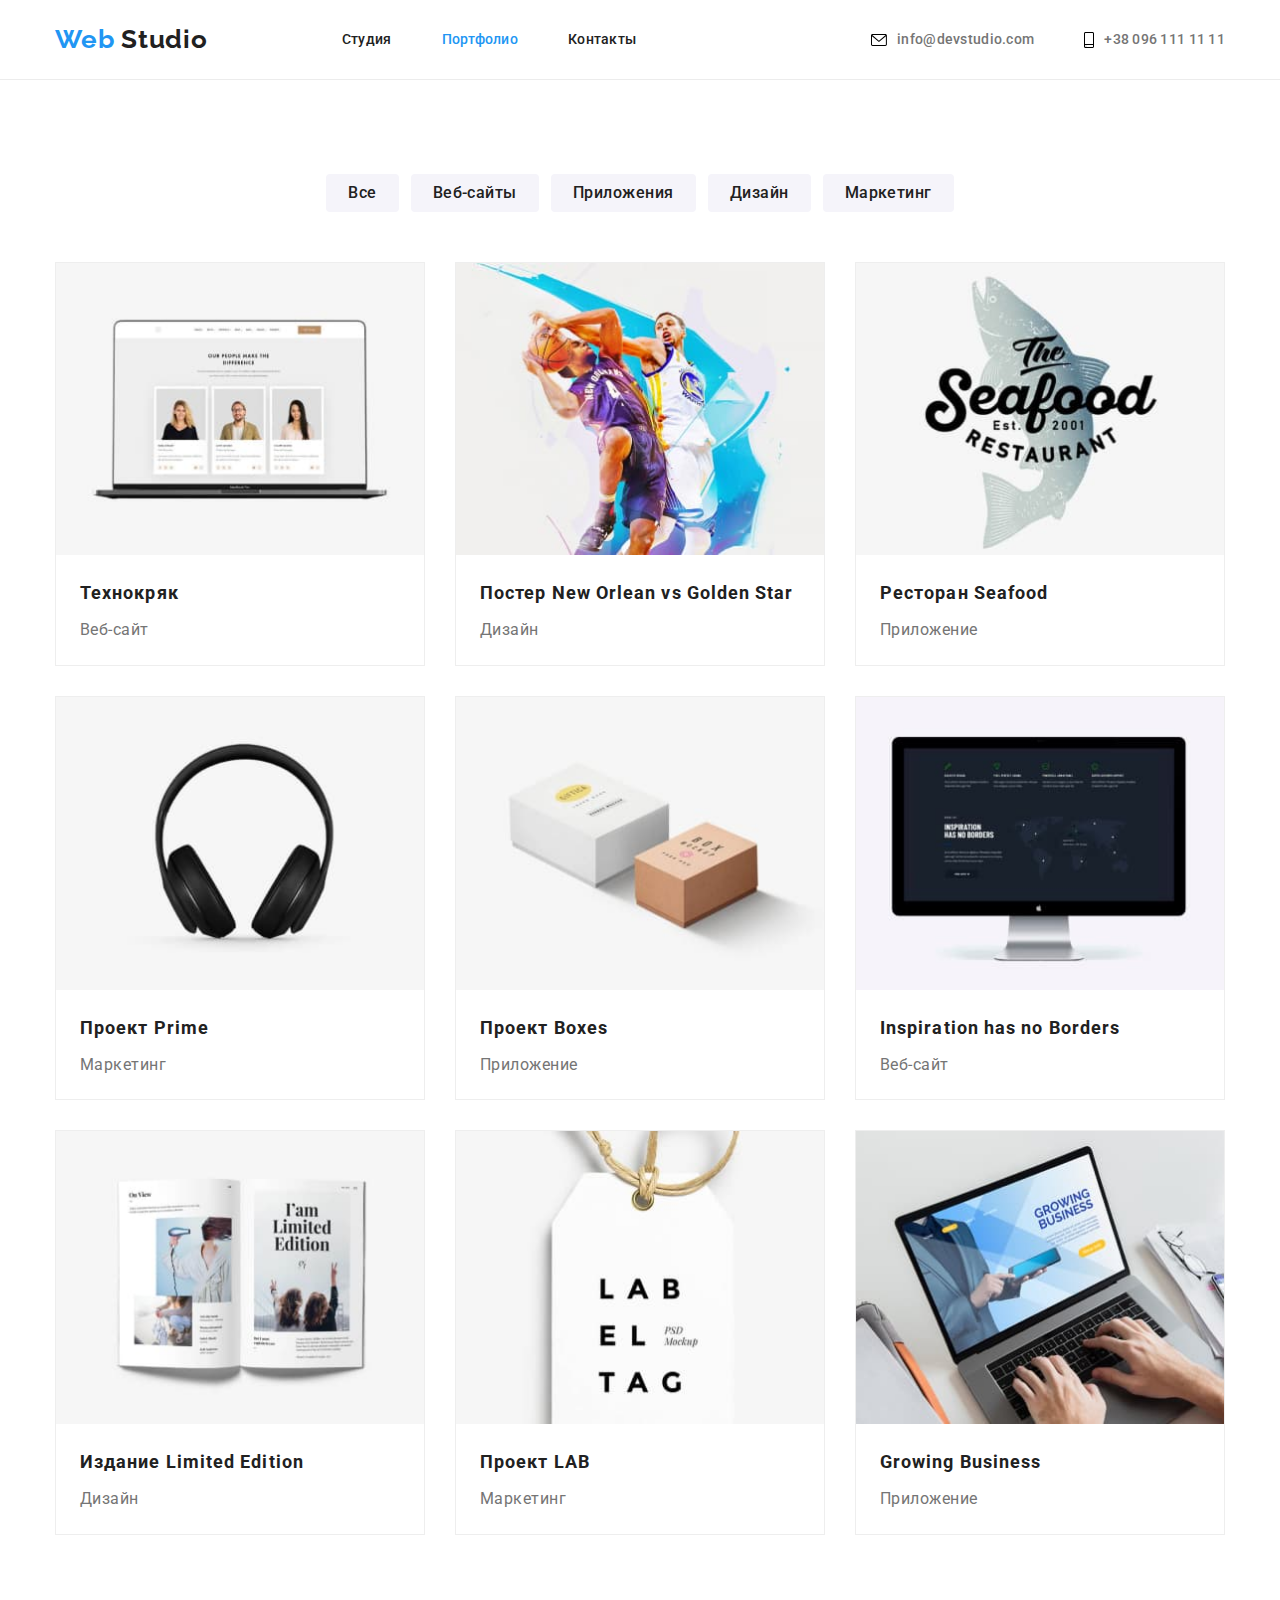
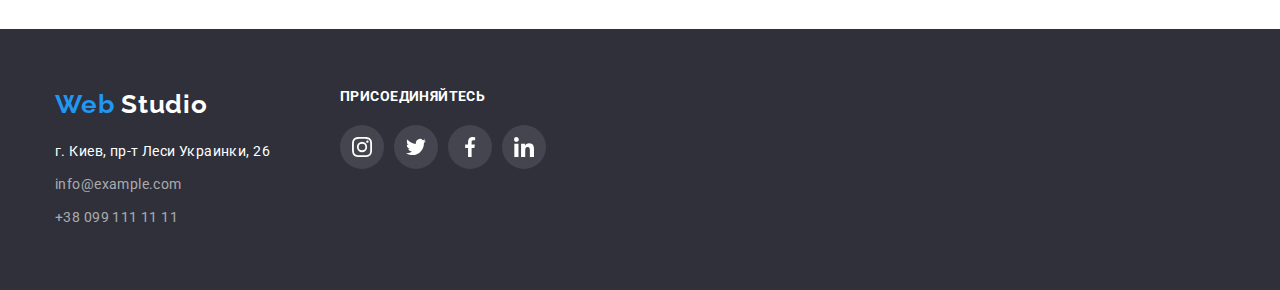
==== portfolio.html @ e9cac996 "добавляет оформление всех декоративных эффектов" ====
<!DOCTYPE html>
<html lang="ru">
  <head>
    <meta charset="UTF-8" />
    <meta name="viewport" content="width=device-width, initial-scale=1.0" />

    <title>Портфолио</title>
    <link
      href="https://fonts.googleapis.com/css2?family=Raleway:wght@700&family=Roboto:wght@400;500;700;900&display=swap"
      rel="stylesheet"
    />
    <link
      rel="stylesheet"
      href="https://cdnjs.cloudflare.com/ajax/libs/modern-normalize/1.0.0/modern-normalize.min.css"
    />
    <link rel="stylesheet" href="./css/style.css" />
  </head>
  <body>
    <!--Header-->

    <header class="line">
      <div class="header">
        <nav class="nav">
          <a class="logo" href="./index.html">
            <span class="logoweb">Web</span> Studio
          </a>

          <ul class="menu">
            <li class="item">
              <a class="menu-list" href="./index.html">Студия</a>
            </li>
            <li class="item">
              <a class="menu-list current" href="./portfolio.html">Портфолио</a>
            </li>
            <li class="item"><a class="menu-list" href="#">Контакты</a></li>
          </ul>
        </nav>
        <ul class="menu-contact">
          <li class="item mail">
            <svg class="icon-mail" width="16" height="12">
              <use href="./img/symbol-defs.svg#icon-mail"></use>
            </svg>
            <a class="link" href="mailto:info@devstudio.com"
              >info@devstudio.com</a
            >
          </li>
          <li class="item tel">
            <svg class="icon-phone" width="10" height="16">
              <use href="./img/symbol-defs.svg#icon-smartphone"></use>
            </svg>
            <a class="link" href="tel:+380961111111">+38 096 111 11 11</a>
          </li>
        </ul>
      </div>
    </header>

    <!--Portfolio-->

    <main>
      <section class="section">
        <div class="container-button">
          <div class="filter">
            <button class="button-filter" type="button">Все</button>
            <button class="button-filter" type="button">Веб-сайты</button>
            <button class="button-filter" type="button">Приложения</button>
            <button class="button-filter" type="button">Дизайн</button>
            <button class="button-filter" type="button">Маркетинг</button>
          </div>
        </div>

        <div class="container-pl">
          <ul class="portfolio-list">
            <li class="card">
              <img
                src="./imgportfolio/img.jpg"
                width="370"
                height="294"
                alt="Product 1"
              />
              <div class="name-product">
                <h3 class="name-card">Технокряк</h3>
                <p class="text-card">Веб-сайт</p>
              </div>
            </li>
            <li class="card">
              <img
                src="./imgportfolio/img(1).jpg"
                width="370"
                height="294"
                alt="Product 2"
              />
              <div class="name-product">
                <h3 class="name-card">Постер New Orlean vs Golden Star</h3>
                <p class="text-card">Дизайн</p>
              </div>
            </li>
            <li class="card">
              <img
                src="./imgportfolio/img(2).jpg"
                width="370"
                height="294"
                alt="Product 3"
              />
              <div class="name-product">
                <h3 class="name-card">Ресторан Seafood</h3>
                <p class="text-card">Приложение</p>
              </div>
            </li>
            <li class="card">
              <img
                src="./imgportfolio/img(3).jpg"
                width="370"
                height="294"
                alt="Product 4"
              />
              <div class="name-product">
                <h3 class="name-card">Проект Prime</h3>
                <p class="text-card">Маркетинг</p>
              </div>
            </li>
            <li class="card">
              <img
                src="./imgportfolio/img(4).jpg"
                width="370"
                height="294"
                alt="Product 5"
              />
              <div class="name-product">
                <h3 class="name-card">Проект Boxes</h3>
                <p class="text-card">Приложение</p>
              </div>
            </li>
            <li class="card">
              <img
                src="./imgportfolio/img(5).jpg"
                width="370"
                height="294"
                alt="Product 6"
              />
              <div class="name-product">
                <h3 class="name-card">Inspiration has no Borders</h3>
                <p class="text-card">Веб-сайт</p>
              </div>
            </li>
            <li class="card">
              <img
                src="./imgportfolio/img(6).jpg"
                width="370"
                height="294"
                alt="Product 7"
              />
              <div class="name-product">
                <h3 class="name-card">Издание Limited Edition</h3>
                <p class="text-card">Дизайн</p>
              </div>
            </li>
            <li class="card">
              <img
                src="./imgportfolio/img(7).jpg"
                width="370"
                height="294"
                alt="Product 8"
              />
              <div class="name-product">
                <h3 class="name-card">Проект LAB</h3>
                <p class="text-card">Маркетинг</p>
              </div>
            </li>
            <li class="card">
              <img
                src="./imgportfolio/img(8).jpg"
                width="370"
                height="294"
                alt="Product 9"
              />
              <div class="name-product">
                <h3 class="name-card">Growing Business</h3>
                <p class="text-card">Приложение</p>
              </div>
            </li>
          </ul>
        </div>
      </section>
    </main>

    <!--Footer-->

    <footer class="footer">
      <div class="container container-mb cont">
        <div>
          <a class="logo-ft" href="./index.html">
            <span class="logoweb">Web</span>
            <span class="footer-studio">Studio</span>
          </a>
          <address class="all-address">
            <ul class="menu-contact-ft">
              <li class="contact-item">
                <a
                  class="link-ft address"
                  href="https://goo.gl/maps/CgKANZAVKQhzpgyb8"
                  >г. Киев, пр-т Леси Украинки, 26</a
                >
              </li>
              <li class="contact-item">
                <a class="link-ft" href="mailto:info@example.com"
                  >info@example.com</a
                >
              </li>
              <li>
                <a class="link-ft" href="tel:+380991111111"
                  >+38 099 111 11 11</a
                >
              </li>
            </ul>
          </address>
        </div>
        <div class="container-soc-link">
          <h3 class="title-soc-link">присоединяйтесь</h3>
          <ul class="social-link-list">
            <li class="social-link-item">
              <a
                class="icon-link"
                href="https://www.instagram.com/"
                target="_blank"
                rel="noopener noreferrer Nofollow"
              >
                <svg class="soc-icon icon-instagram" width="20" height="20">
                  <use href="./img/symbol-defs.svg#icon-instagram"></use>
                </svg>
              </a>
            </li>
            <li class="social-link-item">
              <a
                class="icon-link"
                href="https://www.twitter.com/"
                target="_blank"
                rel="noopener noreferrer Nofollow"
              >
                <svg class="soc-icon icon-twitter" width="20" height="20">
                  <use href="./img/symbol-defs.svg#icon-twitter"></use>
                </svg>
              </a>
            </li>
            <li class="social-link-item">
              <a
                class="icon-link"
                href="https://www.facebook.com/"
                target="_blank"
                rel="noopener noreferrer Nofollow"
              >
                <svg class="soc-icon icon-facebook" width="20" height="20">
                  <use href="./img/symbol-defs.svg#icon-facebook"></use>
                </svg>
              </a>
            </li>
            <li class="social-link-item">
              <a
                class="icon-link"
                href="https://www.linkedin.com/"
                target="_blank"
                rel="noopener noreferrer Nofollow"
              >
                <svg class="soc-icon icon-linkedin" width="20" height="20">
                  <use href="./img/symbol-defs.svg#icon-linkedin"></use>
                </svg>
              </a>
            </li>
          </ul>
        </div>
      </div>
    </footer>
  </body>
</html>
---- css/style.css ----
:root {
  --primary-text-color: #212121;
  --text-color: #757575;
  --accent-color: #2196f3;
  --primary-bgc: #e5e5e5;
  --section-bgc: #2f303a;
  --header-bgc: #ffffff;
  --footer-bgc: #2f303a;
  --hero-text: #ffffff;
  --button-bg-hover: #188ce8;
  --bg-team: #f5f4fa;
  --border: #eeeeee;
  --icon-color: #afb1b8;
}

body {
  margin-top: 0;
  font-family: Roboto, sans-serif;
}

a {
  color: var(--primary-text-color);
  text-decoration: none;
}

a:hover {
  color: var(--accent-color);
}

ul {
  list-style: none;
}

img {
  display: block;
  max-width: 100%;
  height: auto;
}

.header {
  display: flex;
  align-items: center;
  margin-left: auto;
  margin-right: auto;
  width: 1200px;
  padding-left: 15px;
  padding-right: 15px;
}

.container {
  margin-left: auto;
  margin-right: auto;
  width: 1200px;
  padding-left: 15px;
  padding-right: 15px;
}

.section {
  padding-top: 94px;
  padding-bottom: 94px;
}

.section-doin {
  padding-top: 0;
}

.line {
  border-bottom: 1px solid #ececec;
}

/* nav */

.nav {
  display: flex;
  align-items: center;
}

.menu-list {
  margin: 0;
  padding: 0;
  font-weight: 500;
  font-size: 14px;
  line-height: 1.14;
  letter-spacing: 0.02em;
}

.logo {
  display: inline-block;

  padding-top: 24px;
  padding-right: 94px;
  padding-bottom: 24px;
  font-family: Raleway, sans-serif;
  font-weight: 700;
  font-size: 26px;
  line-height: 1.2;

  letter-spacing: 0.03em;
}

.menu .menu-list.current {
  color: var(--accent-color);
}

.logoweb {
  color: var(--accent-color);
}

.menu {
  margin: 0;
  display: flex;
  font-size: 14px;
  line-height: 1.14;
  font-weight: 500;

  letter-spacing: 0.02em;
}

.menu-contact {
  display: flex;
  align-items: center;
  margin-left: auto;
  margin-bottom: 0;
  margin-block-start: 0em;
  padding: 0;
}

.menu .item + .item {
  padding-left: 50px;
}

.menu-contact .item + .item {
  margin-left: 50px;
}

.item.mail,
.item.tel {
  display: flex;
  align-items: center;
  justify-content: center;
}

.link {
  display: flex;
  align-items: center;
  color: var(--text-color);
  font-weight: 500;
  font-size: 14px;
  line-height: 1.14;
  font-style: normal;
  letter-spacing: 0.02em;
}

/* icon */

.icon-link {
  width: 44px;
  height: 44px;
  display: flex;
  align-items: center;
  justify-content: center;
}

.icon-antenna {
  background-size: contain;
  background-position: center;
  background-color: var(--bg-team);
}

.icon-mail {
  width: 16px;
  height: 12px;
  margin-right: 10px;
}

.icon-phone {
  width: 10px;
  height: 16px;
  margin-right: 10px;
}

.icon-instagram {
  width: 20px;
  height: 20px;
}

.icon-twitter {
  width: 20px;
  height: 20px;
}

.icon-facebook {
  width: 20px;
  height: 20px;
}

.icon-linkedin {
  width: 20px;
  height: 20px;
}

.item.tel:hover,
.item.mail:hover {
  fill: var(--accent-color);
}

/* hero */

.section-bg-hero {
  max-width: 1600px;
  height: 600px;
  margin-right: 0;
  margin-left: 0;
  background-color: var(--section-bgc);
  text-align: center;
  padding-top: 200px;
  padding-bottom: 200px;
  background-image: linear-gradient(
      to right,
      rgba(47, 48, 58, 0.4),
      rgba(47, 48, 58, 0.4)
    ),
    url("../img/imghero.jpg");
}

.button {
  font-family: Roboto, sans-serif;
  color: var(--hero-text);
  background: var(--accent-color);

  font-weight: 700;
  font-size: 16px;
  line-height: 1.87;

  text-align: center;
  letter-spacing: 0.06em;

  width: 200px;
  height: 50px;

  box-shadow: 0px 4px 4px rgba(0, 0, 0, 0.15);
  border-radius: 4px;
}
.button:hover,
.butoon:focus {
  color: var(--button-bg-hover);
  background: var(--hero-text);
}

.section-title {
  margin-block-start: 0;
  margin-block-end: 0;
  padding-bottom: 30px;
  color: var(--hero-text);
  font-weight: 900;
  font-size: 44px;
  line-height: 1.36;
  text-transform: uppercase;
  text-align: center;
}

/* features */

.feature-list .list-box + .list-box {
  padding-left: 30px;
}

.feature-list {
  margin-block-start: 0;
  margin-block-end: 0;
  padding-top: 94px;
  padding-bottom: 94px;
  padding: 0;
  display: flex;
  justify-content: space-between;
  align-items: center;
}

.feature-title {
  padding-bottom: 10px;
  margin-top: 0;
  margin-block-end: 0;
  color: var(--primary-text-color);
  font-weight: 700;
  font-size: 14px;
  line-height: 1.14;
  letter-spacing: 0.03em;
  text-transform: uppercase;
}

.feature-text {
  margin-bottom: 0;
  margin-top: 0;
  color: var(--text-color);
  font-size: 14px;
  line-height: 1.7;
  letter-spacing: 0.03em;
}

.list-box::before {
  display: block;
  content: "";
  height: 120px;
  background-size: contain;
  background-repeat: no-repeat;
  background-position: center;
  background-color: var(--bg-team);
  margin-bottom: 30px;
}

.antenna::before {
  background-image: url("../img/feature/antenna.svg");
  border-radius: 4px;
  background-size: 70px;
}

.clock::before {
  background-image: url("../img/feature/clock.svg");
  border-radius: 4px;
  background-size: 70px;
}

.diagram::before {
  background-image: url("../img/feature/diagram.svg");
  border-radius: 4px;
  background-size: 70px;
}

.astronaut::before {
  background-image: url("../img/feature/astronaut.svg");
  border-radius: 4px;
  background-size: 70px;
}

/* section-doin */

.doin-title {
  margin-bottom: 0;
  margin-top: 0;
  padding-bottom: 50px;
  color: var(--primary-text-color);
  font-weight: 700;
  font-size: 36px;
  line-height: 1.17;
  text-align: center;
  letter-spacing: 0.03em;
}

.list-foto {
  margin-block-end: 0;
  margin-top: 0;
  padding-inline-start: 0;

  display: flex;
  justify-content: space-between;
  align-items: center;
}

.thumb {
  position: relative;
}

.overlay {
  position: absolute;
  left: 0;
  bottom: 0;

  background-color: rgba(47, 48, 58, 0.8);
  width: 100%;
  height: 70px;
}

.overlay-text {
  margin-top: 27px;
  margin-bottom: 0;
  font-weight: 700;
  font-size: 14px;
  line-height: 1.14;
  text-align: center;
  letter-spacing: 0.03em;
  text-transform: uppercase;

  color: var(--hero-text);
}

/* Team */

.list-foto .item-foto + .item-foto {
  margin-left: 30px;
}

.item-foto {
  background: var(--header-bgc);

  box-shadow: 0px 1px 3px rgba(0, 0, 0, 0.12), 0px 1px 1px rgba(0, 0, 0, 0.14),
    0px 2px 1px rgba(0, 0, 0, 0.2);
  border-radius: 0px 0px 4px 4px;
}

.team-bg {
  background: var(--bg-team);
}

.title-team {
  margin-top: 0;
  margin-bottom: 0;

  padding-bottom: 50px;
  color: var(--primary-text-color);
  font-weight: 700;
  font-size: 36px;
  line-height: 1.16;
  text-align: center;
  letter-spacing: 0.03em;
}

.team-name {
  margin-bottom: 0;
  margin-block-start: 0;
  padding-top: 30px;
  color: var(--primary-text-color);
  font-weight: 500;
  font-size: 16px;
  line-height: 1.18;
  letter-spacing: 0.03em;
}

.profession {
  margin-bottom: 0;
  margin-block-start: 0;
  padding-top: 10px;
  padding-bottom: 30px;
  color: var(--text-color);
  font-size: 16px;
  line-height: 1.18;
  letter-spacing: 0.03em;
}

.text-team {
  text-align: center;
}

.team-soc-link {
  display: flex;
  align-items: center;
  padding-bottom: 30px;
  padding-inline-start: 0;
  margin-left: 30px;
}

.team-soc-link .social-link + .social-link {
  margin-left: 10px;
}

.social-link {
  width: 44px;
  height: 44px;
}

.social-link:hover {
  background-color: var(--accent-color);
  border-radius: 50%;
}

.social-link:hover .icon-team {
  fill: var(--hero-text);
}

.icon-team {
  fill: var(--icon-color);
}

/* customers */

.customers-title {
  margin-top: 0;
  margin-bottom: 0;

  padding-bottom: 50px;
  color: var(--primary-text-color);
  font-weight: 700;
  font-size: 36px;
  line-height: 1.16;
  text-align: center;
  letter-spacing: 0.03em;
}

.customers-list {
  margin-block-start: 0;
  margin-block-end: 0;
  padding-inline-start: 0;
  justify-content: space-between;
  display: inline-flex;
}

.customers-item {
  display: flex;
  width: 170px;
  height: 90px;
  align-items: center;
  justify-content: center;
  border: 1px solid #afb1b8;
  border-radius: 4px;
}

.customers-icon {
  fill: var(--icon-color);
}

.customers-link {
  display: flex;

  align-items: center;
  justify-content: center;
}

.customers-list .customers-item + .customers-item {
  margin-left: 30px;
}

.customers-item:hover {
  border-color: var(--accent-color);
  transition: cubic-bezier(0.4, 0, 0.2, 1);
  transition-duration: 250ms;
}

.customers-item:hover .customers-icon {
  fill: var(--accent-color);
  transition: cubic-bezier(0.4, 0, 0.2, 1);
  transition-duration: 250ms;
}

/* footer */

.footer {
  background: var(--footer-bgc);
  padding-top: 60px;
  padding-bottom: 60px;
}

.cont {
  display: flex;
  align-items: flex-start;
}

.menu-contact-ft {
  margin-left: auto;
  margin-bottom: 0;
  margin-block-start: 0em;
  padding: 0;
}

.logo-ft {
  display: inline-block;
  padding-bottom: 20px;

  font-family: Raleway, sans-serif;
  font-weight: 700;
  font-size: 26px;
  line-height: 1.2;

  letter-spacing: 0.03em;
}

.contact-item {
  padding-bottom: 9px;
}

.link-ft {
  display: inline-block;
  color: var(--text-color);
  font-style: normal;
  font-weight: 400;
  font-size: 14px;
  line-height: 1.71;

  letter-spacing: 0.03em;

  color: rgba(255, 255, 255, 0.6);
}

.address {
  color: var(--hero-text);
  font-weight: 400;
  font-size: 14px;
  line-height: 1.71;
}

.footer-studio {
  color: var(--hero-text);
}

.social-link-list {
  display: inline-flex;
  margin-block-start: 0;
  margin-block-end: 0;
  padding-inline-start: 0;
  border-radius: 50%;
}

.social-link-list .social-link-item + .social-link-item {
  margin-left: 10px;
}

.social-link-item {
  border-radius: 50%;
  background: rgba(255, 255, 255, 0.1);
}

.social-link-item:hover {
  background-color: var(--accent-color);
  border-radius: 50%;
}

.soc-icon {
  fill: var(--hero-text);
}

.container-soc-link {
  flex-flow: column;
  margin-left: 70px;
}

.title-soc-link {
  margin-block-start: 0;
  margin-block-end: 0;
  margin-bottom: 20px;
  font-weight: 700px;
  font-size: 14px;
  line-height: 1.14;
  letter-spacing: 0.03em;
  text-transform: uppercase;

  color: var(--hero-text);
}

/* Portfolio */

.container-button {
  margin-left: auto;
  margin-right: auto;
  width: 1200px;
  padding-left: 15px;
  padding-right: 15px;
}

.button-filter {
  padding-top: 6px;
  padding-bottom: 6px;
  padding-left: 22px;
  padding-right: 22px;
  color: var(--primary-text-color);
  background: var(--bg-team);
  font-weight: 500;
  font-size: 16px;
  line-height: 1.6;
  border-radius: 4px;
  border: none;
  text-align: center;
  letter-spacing: 0.03em;
}

.button-filter:hover {
  color: var(--hero-text);
  background: var(--accent-color);
  box-shadow: 0px 3px 1px rgba(0, 0, 0, 0.1), 0px 1px 2px rgba(0, 0, 0, 0.08),
    0px 2px 2px rgba(0, 0, 0, 0.12);
}

.filter .button-filter + .button-filter {
  margin-left: 8px;
}

.container-pl {
  margin-left: auto;
  margin-right: auto;
  width: 1200px;
  padding-left: 15px;
  padding-right: 15px;
}

.name-card {
  margin-block-start: 0;
  margin-block-end: 0;
  padding-top: 20px;
  padding-bottom: 4px;
  color: var(--primary-text-color);
  font-weight: 700;
  font-size: 18px;
  line-height: 2;
  letter-spacing: 0.06em;
}

.text-card {
  margin-block-end: 0;
  margin-top: 0;
  padding-bottom: 20px;
  color: var(--text-color);
  font-size: 16px;
  line-height: 1.87;
  letter-spacing: 0.03em;
}

.name-portfolio {
  margin-top: 0;
  margin-bottom: 0;
}

.filter {
  text-align: center;
  margin-bottom: 50px;
}

.portfolio-list {
  padding: 0;
  margin: 0;
  display: flex;
  flex-wrap: wrap;
}

.card {
  width: 370px;
  margin-bottom: 30px;
  margin-right: 30px;

  background: var(--hero-text);
  border: 1px solid var(--border);
  box-sizing: border-box;
}

.card:hover {
  box-shadow: 0px 1px 1px rgba(0, 0, 0, 0.12), 0px 4px 4px rgba(0, 0, 0, 0.06),
    1px 4px 6px rgba(0, 0, 0, 0.16);
}

.card:nth-child(3n) {
  margin-right: 0;
}

.card:nth-last-child(-n + 3) {
  margin-bottom: 0;
}

.name-product {
  padding-left: 24px;
}
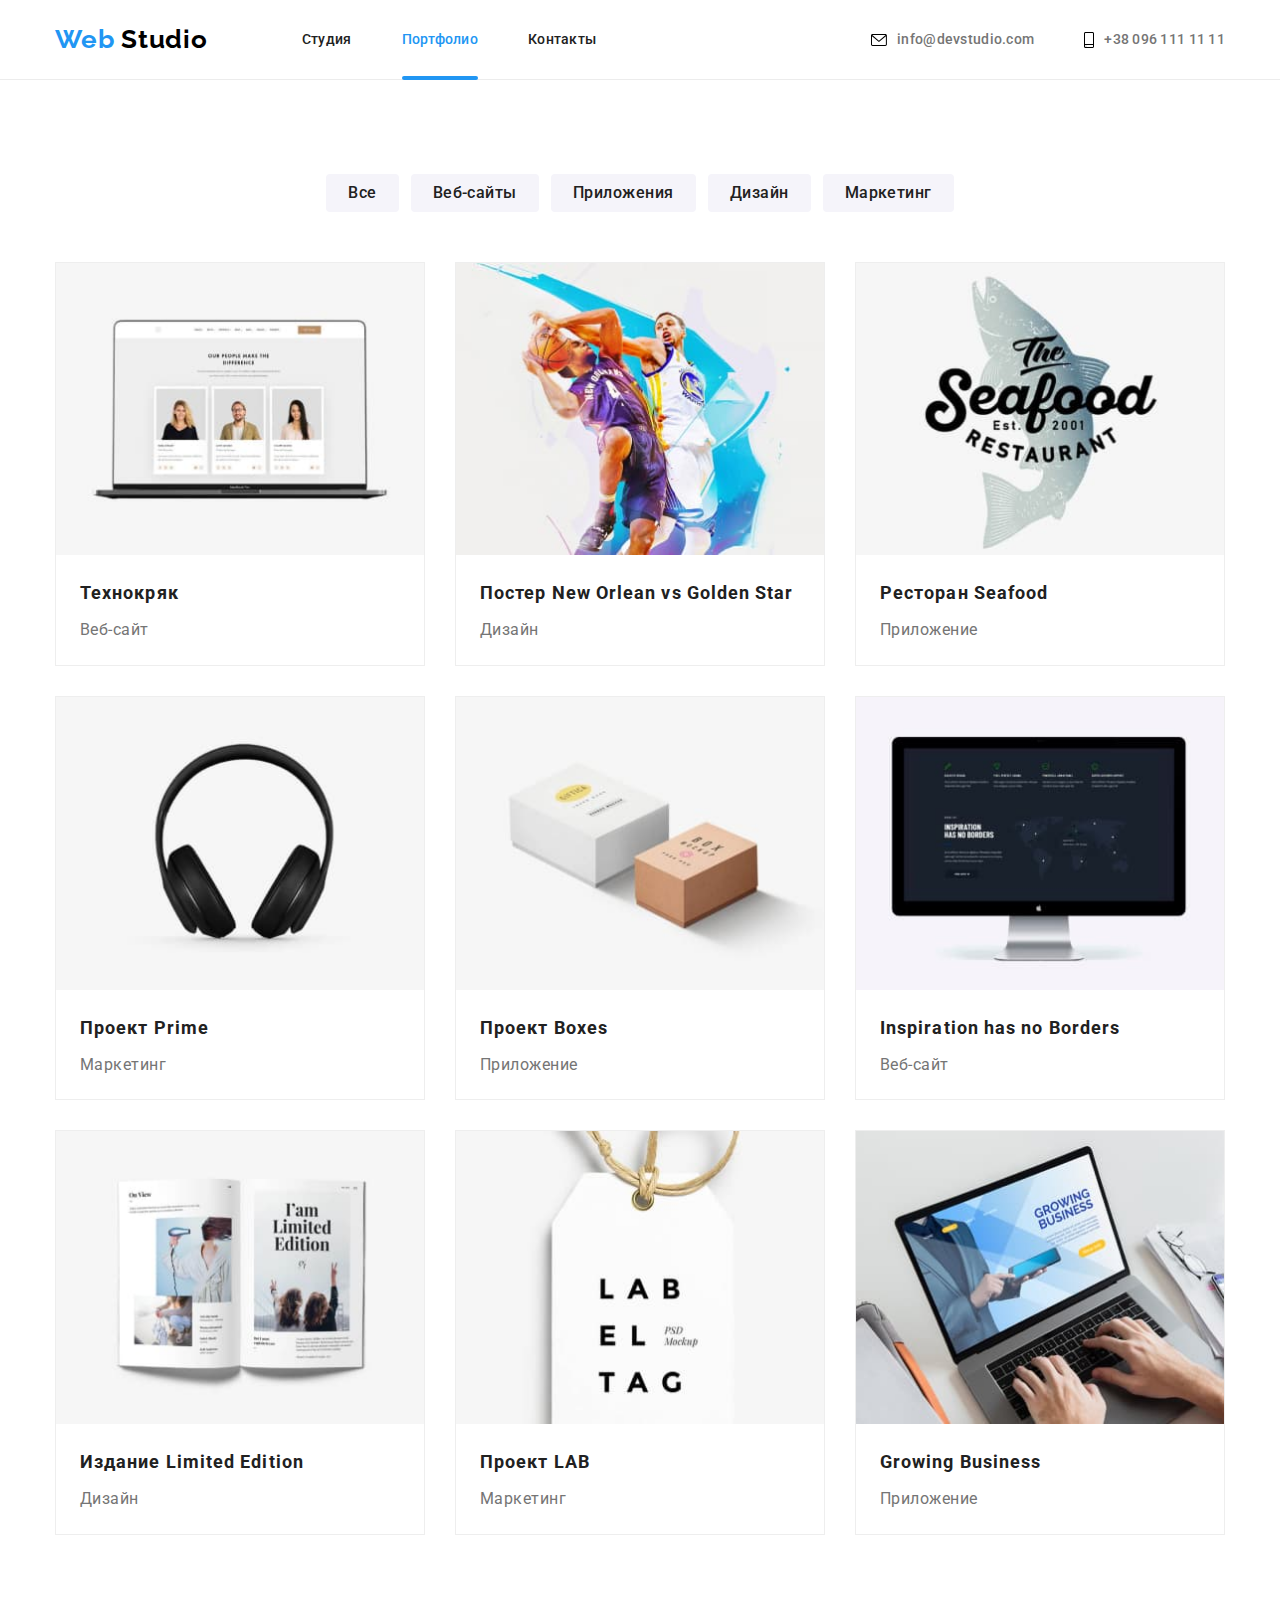
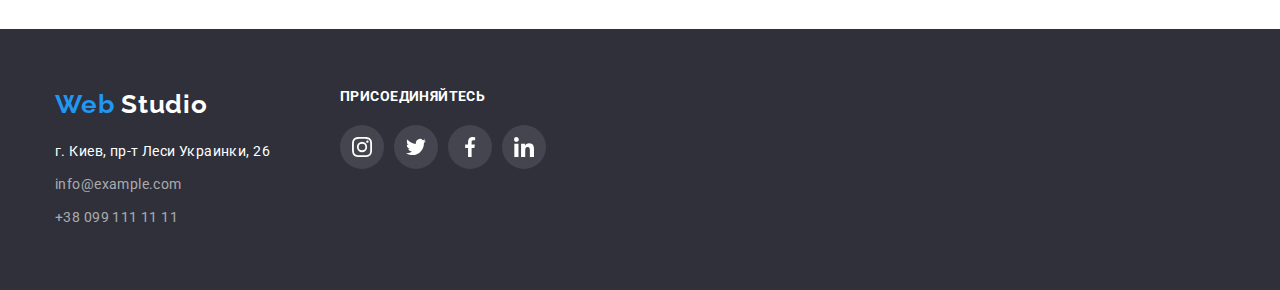
==== commit 17704c71: "добавляет оформление всех декоративных эффектов" ====
--- a/portfolio.html
+++ b/portfolio.html
@@ -22,7 +22,8 @@
       <div class="header">
         <nav class="nav">
           <a class="logo" href="./index.html">
-            <span class="logoweb">Web</span> Studio
+            <span class="logoweb">Web</span>
+            <span class="header-studio">Studio</span>
           </a>
 
           <ul class="menu">
@@ -37,18 +38,20 @@
         </nav>
         <ul class="menu-contact">
           <li class="item mail">
-            <svg class="icon-mail" width="16" height="12">
-              <use href="./img/symbol-defs.svg#icon-mail"></use>
-            </svg>
             <a class="link" href="mailto:info@devstudio.com"
-              >info@devstudio.com</a
+              ><svg class="icon-mail" width="16" height="12">
+                <use href="./img/symbol-defs.svg#icon-mail"></use>
+              </svg>
+              info@devstudio.com</a
             >
           </li>
           <li class="item tel">
-            <svg class="icon-phone" width="10" height="16">
-              <use href="./img/symbol-defs.svg#icon-smartphone"></use>
-            </svg>
-            <a class="link" href="tel:+380961111111">+38 096 111 11 11</a>
+            <a class="link" href="tel:+380961111111"
+              ><svg class="icon-phone" width="10" height="16">
+                <use href="./img/symbol-defs.svg#icon-smartphone"></use>
+              </svg>
+              +38 096 111 11 11</a
+            >
           </li>
         </ul>
       </div>
@@ -71,108 +74,190 @@
         <div class="container-pl">
           <ul class="portfolio-list">
             <li class="card">
-              <img
-                src="./imgportfolio/img.jpg"
-                width="370"
-                height="294"
-                alt="Product 1"
-              />
+              <div class="card-container">
+                <div>
+                  <img
+                    src="./imgportfolio/img.jpg"
+                    width="370"
+                    height="294"
+                    alt="Product 1"
+                  />
+                </div>
+                <p class="overlay-text-pf">
+                  Технокряк это современная площадка распространения
+                  коронавируса. Компании используют эту платформу для цифрового
+                  шпионажа и атак на защищённые сервера конкурентов.
+                </p>
+              </div>
+
               <div class="name-product">
                 <h3 class="name-card">Технокряк</h3>
                 <p class="text-card">Веб-сайт</p>
               </div>
             </li>
             <li class="card">
-              <img
-                src="./imgportfolio/img(1).jpg"
-                width="370"
-                height="294"
-                alt="Product 2"
-              />
+              <div class="card-container">
+                <div>
+                  <img
+                    src="./imgportfolio/img(1).jpg"
+                    width="370"
+                    height="294"
+                    alt="Product 2"
+                  />
+                </div>
+                <p class="overlay-text-pf">
+                  Технокряк это современная площадка распространения
+                  коронавируса. Компании используют эту платформу для цифрового
+                  шпионажа и атак на защищённые сервера конкурентов.
+                </p>
+              </div>
               <div class="name-product">
                 <h3 class="name-card">Постер New Orlean vs Golden Star</h3>
                 <p class="text-card">Дизайн</p>
               </div>
             </li>
             <li class="card">
-              <img
-                src="./imgportfolio/img(2).jpg"
-                width="370"
-                height="294"
-                alt="Product 3"
-              />
+              <div class="card-container">
+                <div>
+                  <img
+                    src="./imgportfolio/img(2).jpg"
+                    width="370"
+                    height="294"
+                    alt="Product 3"
+                  />
+                </div>
+                <p class="overlay-text-pf">
+                  Технокряк это современная площадка распространения
+                  коронавируса. Компании используют эту платформу для цифрового
+                  шпионажа и атак на защищённые сервера конкурентов.
+                </p>
+              </div>
               <div class="name-product">
                 <h3 class="name-card">Ресторан Seafood</h3>
                 <p class="text-card">Приложение</p>
               </div>
             </li>
             <li class="card">
-              <img
-                src="./imgportfolio/img(3).jpg"
-                width="370"
-                height="294"
-                alt="Product 4"
-              />
+              <div class="card-container">
+                <div>
+                  <img
+                    src="./imgportfolio/img(3).jpg"
+                    width="370"
+                    height="294"
+                    alt="Product 4"
+                  />
+                </div>
+                <p class="overlay-text-pf">
+                  Технокряк это современная площадка распространения
+                  коронавируса. Компании используют эту платформу для цифрового
+                  шпионажа и атак на защищённые сервера конкурентов.
+                </p>
+              </div>
               <div class="name-product">
                 <h3 class="name-card">Проект Prime</h3>
                 <p class="text-card">Маркетинг</p>
               </div>
             </li>
             <li class="card">
-              <img
-                src="./imgportfolio/img(4).jpg"
-                width="370"
-                height="294"
-                alt="Product 5"
-              />
+              <div class="card-container">
+                <div>
+                  <img
+                    src="./imgportfolio/img(4).jpg"
+                    width="370"
+                    height="294"
+                    alt="Product 5"
+                  />
+                </div>
+                <p class="overlay-text-pf">
+                  Технокряк это современная площадка распространения
+                  коронавируса. Компании используют эту платформу для цифрового
+                  шпионажа и атак на защищённые сервера конкурентов.
+                </p>
+              </div>
               <div class="name-product">
                 <h3 class="name-card">Проект Boxes</h3>
                 <p class="text-card">Приложение</p>
               </div>
             </li>
             <li class="card">
-              <img
-                src="./imgportfolio/img(5).jpg"
-                width="370"
-                height="294"
-                alt="Product 6"
-              />
+              <div class="card-container">
+                <div>
+                  <img
+                    src="./imgportfolio/img(5).jpg"
+                    width="370"
+                    height="294"
+                    alt="Product 6"
+                  />
+                </div>
+                <p class="overlay-text-pf">
+                  Технокряк это современная площадка распространения
+                  коронавируса. Компании используют эту платформу для цифрового
+                  шпионажа и атак на защищённые сервера конкурентов.
+                </p>
+              </div>
               <div class="name-product">
                 <h3 class="name-card">Inspiration has no Borders</h3>
                 <p class="text-card">Веб-сайт</p>
               </div>
             </li>
             <li class="card">
-              <img
-                src="./imgportfolio/img(6).jpg"
-                width="370"
-                height="294"
-                alt="Product 7"
-              />
+              <div class="card-container">
+                <div>
+                  <img
+                    src="./imgportfolio/img(6).jpg"
+                    width="370"
+                    height="294"
+                    alt="Product 7"
+                  />
+                </div>
+                <p class="overlay-text-pf">
+                  Технокряк это современная площадка распространения
+                  коронавируса. Компании используют эту платформу для цифрового
+                  шпионажа и атак на защищённые сервера конкурентов.
+                </p>
+              </div>
               <div class="name-product">
                 <h3 class="name-card">Издание Limited Edition</h3>
                 <p class="text-card">Дизайн</p>
               </div>
             </li>
             <li class="card">
-              <img
-                src="./imgportfolio/img(7).jpg"
-                width="370"
-                height="294"
-                alt="Product 8"
-              />
+              <div class="card-container">
+                <div>
+                  <img
+                    src="./imgportfolio/img(7).jpg"
+                    width="370"
+                    height="294"
+                    alt="Product 8"
+                  />
+                </div>
+                <p class="overlay-text-pf">
+                  Технокряк это современная площадка распространения
+                  коронавируса. Компании используют эту платформу для цифрового
+                  шпионажа и атак на защищённые сервера конкурентов.
+                </p>
+              </div>
               <div class="name-product">
                 <h3 class="name-card">Проект LAB</h3>
                 <p class="text-card">Маркетинг</p>
               </div>
             </li>
             <li class="card">
-              <img
-                src="./imgportfolio/img(8).jpg"
-                width="370"
-                height="294"
-                alt="Product 9"
-              />
+              <div class="card-container">
+                <div>
+                  <img
+                    src="./imgportfolio/img(8).jpg"
+                    width="370"
+                    height="294"
+                    alt="Product 9"
+                  />
+                </div>
+                <p class="overlay-text-pf">
+                  Технокряк это современная площадка распространения
+                  коронавируса. Компании используют эту платформу для цифрового
+                  шпионажа и атак на защищённые сервера конкурентов.
+                </p>
+              </div>
               <div class="name-product">
                 <h3 class="name-card">Growing Business</h3>
                 <p class="text-card">Приложение</p>
--- a/css/style.css
+++ b/css/style.css
@@ -11,6 +11,19 @@
   --bg-team: #f5f4fa;
   --border: #eeeeee;
   --icon-color: #afb1b8;
+  --black: #000000;
+}
+
+html {
+  box-sizing: border-box;
+}
+
+*,
+*::before,
+*::after {
+  box-sizing: inherit;
+  margin: 0;
+  padding: 0;
 }
 
 body {
@@ -23,8 +36,11 @@
   text-decoration: none;
 }
 
-a:hover {
+a:hover,
+a:focus {
   color: var(--accent-color);
+  transition: cubic-bezier(0.4, 0, 0.2, 1);
+  transition-duration: 250ms;
 }
 
 ul {
@@ -76,6 +92,7 @@
 }
 
 .menu-list {
+  position: relative;
   margin: 0;
   padding: 0;
   font-weight: 500;
@@ -102,8 +119,23 @@
   color: var(--accent-color);
 }
 
+.menu-list.current::after {
+  display: block;
+  content: "";
+  margin-top: 28px;
+  width: 100%;
+  height: 4px;
+  background-color: var(--accent-color);
+  border-radius: 4px;
+  position: absolute;
+}
+
 .logoweb {
   color: var(--accent-color);
+}
+
+.header-studio {
+  color: var(--black);
 }
 
 .menu {
@@ -151,6 +183,13 @@
   letter-spacing: 0.02em;
 }
 
+.link:hover .icon-mail,
+.link:hover .icon-phone {
+  fill: var(--accent-color);
+  transition: cubic-bezier(0.4, 0, 0.2, 1);
+  transition-duration: 250ms;
+}
+
 /* icon */
 
 .icon-link {
@@ -197,11 +236,6 @@
 .icon-linkedin {
   width: 20px;
   height: 20px;
-}
-
-.item.tel:hover,
-.item.mail:hover {
-  fill: var(--accent-color);
 }
 
 /* hero */
@@ -245,6 +279,8 @@
 .butoon:focus {
   color: var(--button-bg-hover);
   background: var(--hero-text);
+  transition: cubic-bezier(0.4, 0, 0.2, 1);
+  transition-duration: 250ms;
 }
 
 .section-title {
@@ -259,6 +295,43 @@
   text-align: center;
 }
 
+.backdrop.is-hidden {
+  visibility: hidden;
+  opacity: 0;
+  pointer-events: none;
+}
+
+.backdrop {
+  position: fixed;
+  width: 528px;
+  height: 582px;
+  left: 536px;
+  top: 220px;
+  background: var(--hero-text);
+  box-shadow: 0px 1px 3px rgba(0, 0, 0, 0.12), 0px 1px 1px rgba(0, 0, 0, 0.14),
+    0px 2px 1px rgba(0, 0, 0, 0.2);
+  border-radius: 4px;
+}
+
+.btn-close {
+  width: 30px;
+  height: 30px;
+  position: absolute;
+  top: 8px;
+  right: 8px;
+  border-radius: 50%;
+  border: 1px solid rgba(0, 0, 0, 0.1);
+  background-color: var(--header-bgc);
+  box-sizing: border-box;
+}
+
+.btn-close:hover {
+  color: var(--button-bg-hover);
+  transition: cubic-bezier(0.4, 0, 0.2, 1);
+  transition-duration: 250ms;
+  cursor: pointer;
+}
+
 /* features */
 
 .feature-list .list-box + .list-box {
@@ -460,10 +533,14 @@
 .social-link:hover {
   background-color: var(--accent-color);
   border-radius: 50%;
+  transition: cubic-bezier(0.4, 0, 0.2, 1);
+  transition-duration: 250ms;
 }
 
 .social-link:hover .icon-team {
   fill: var(--hero-text);
+  transition: cubic-bezier(0.4, 0, 0.2, 1);
+  transition-duration: 250ms;
 }
 
 .icon-team {
@@ -610,6 +687,8 @@
 .social-link-item:hover {
   background-color: var(--accent-color);
   border-radius: 50%;
+  transition: cubic-bezier(0.4, 0, 0.2, 1);
+  transition-duration: 250ms;
 }
 
 .soc-icon {
@@ -665,6 +744,8 @@
   background: var(--accent-color);
   box-shadow: 0px 3px 1px rgba(0, 0, 0, 0.1), 0px 1px 2px rgba(0, 0, 0, 0.08),
     0px 2px 2px rgba(0, 0, 0, 0.12);
+  transition: cubic-bezier(0.4, 0, 0.2, 1);
+  transition-duration: 250ms;
 }
 
 .filter .button-filter + .button-filter {
@@ -731,6 +812,8 @@
 .card:hover {
   box-shadow: 0px 1px 1px rgba(0, 0, 0, 0.12), 0px 4px 4px rgba(0, 0, 0, 0.06),
     1px 4px 6px rgba(0, 0, 0, 0.16);
+  transition: cubic-bezier(0.4, 0, 0.2, 1);
+  transition-duration: 250ms;
 }
 
 .card:nth-child(3n) {
@@ -744,3 +827,38 @@
 .name-product {
   padding-left: 24px;
 }
+
+.card-container {
+  position: relative;
+  overflow: hidden;
+}
+
+.overlay-text-pf {
+  position: absolute;
+  top: 0;
+  left: 0;
+  width: 100%;
+  height: 100%;
+  padding-top: 63px;
+  padding-right: 23px;
+  padding-left: 23px;
+
+  font-size: 18px;
+  line-height: 1.56em;
+  letter-spacing: 0.03em;
+  color: var(--hero-text);
+  background-color: var(--accent-color);
+  opacity: 0;
+  transform: translateY(100%);
+  transition: cubic-bezier(0.4, 0, 0.2, 1);
+  transition-duration: 250ms;
+}
+
+.portfolio-list .card:hover .overlay-text-pf {
+  opacity: 1;
+  transform: translatey(0);
+  background: rgba(33, 150, 243, 0.9);
+  cursor: pointer;
+  transition: cubic-bezier(0.4, 0, 0.2, 1);
+  transition-duration: 250ms;
+}
